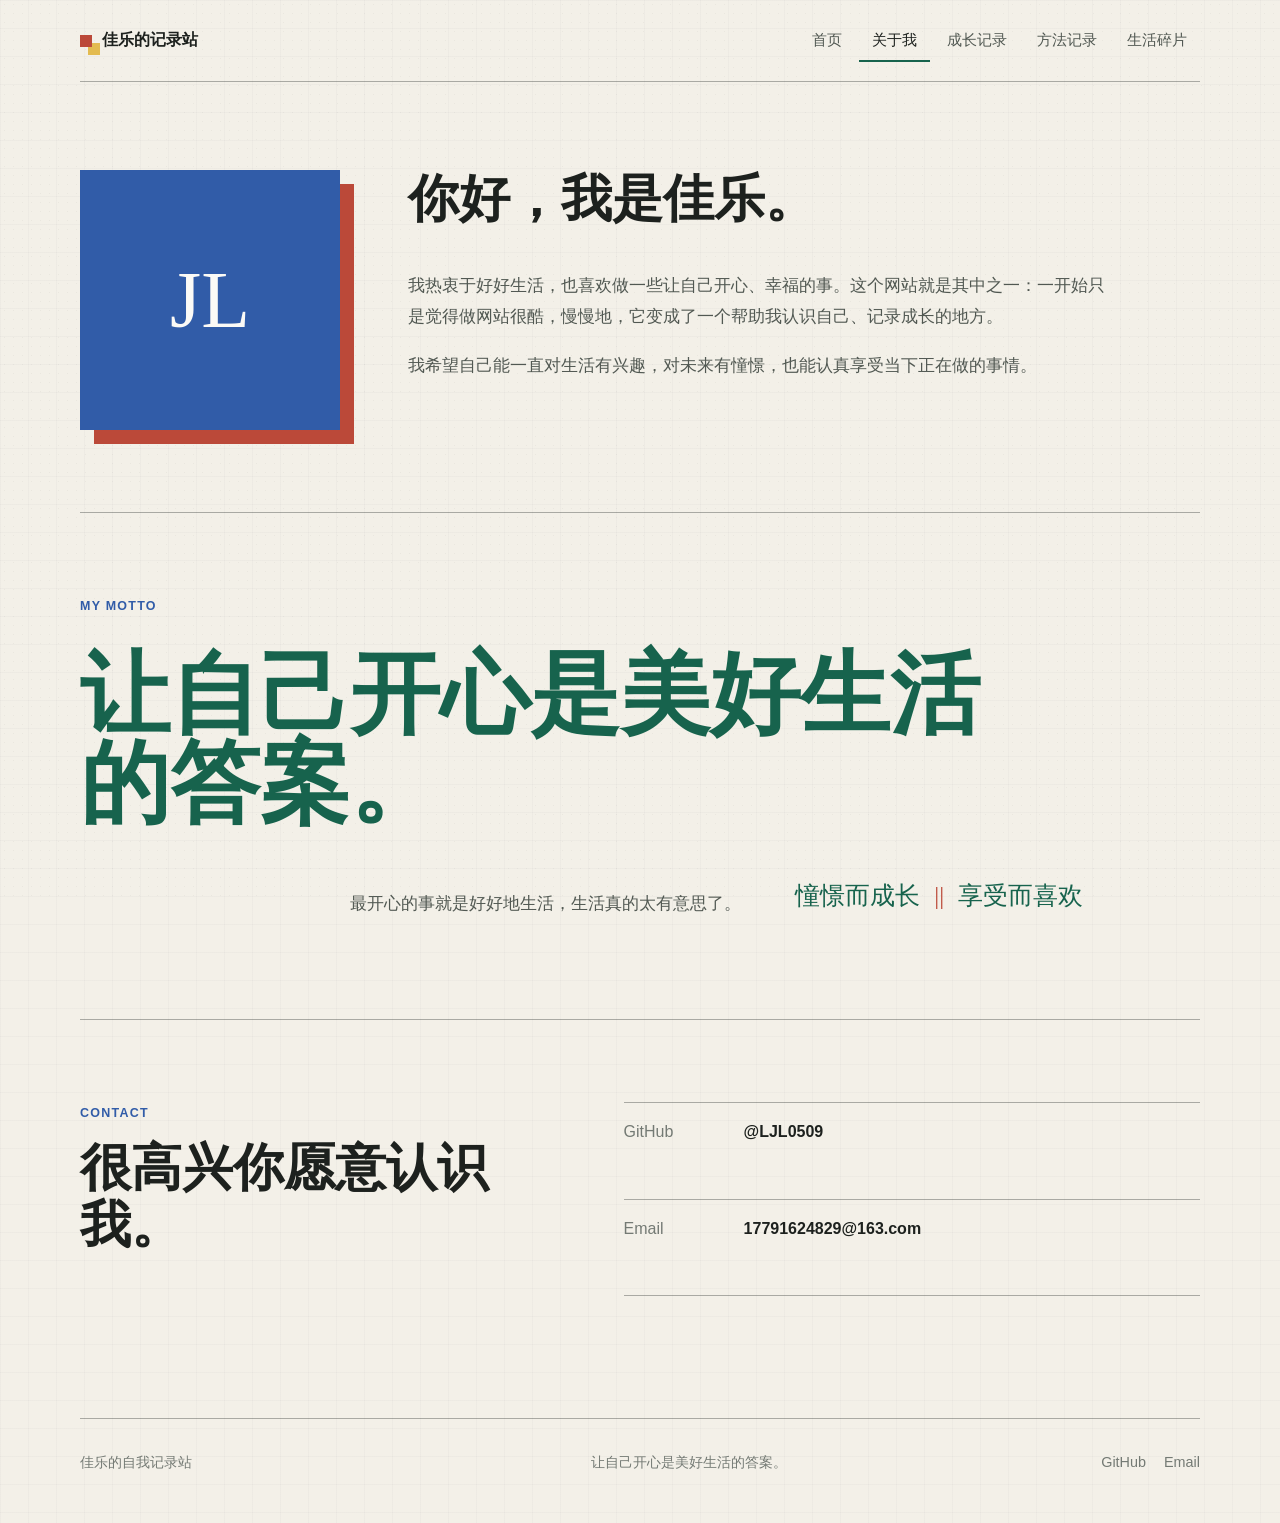
==== about.html @ ff76540a "建站更新 html、css、js、未来更新的提示" ====
﻿<!DOCTYPE html>
<html lang="zh-CN">
<head>
  <meta charset="UTF-8">
  <meta name="viewport" content="width=device-width, initial-scale=1.0">
  <meta name="description" content="关于佳乐，以及这个个人记录站为什么存在。">
  <title>关于我 | 佳乐的记录站</title>
  <link rel="stylesheet" href="css/styles.css">
</head>
<body data-page="about">
  <div class="grain" aria-hidden="true"></div>
  <div id="siteHeader"></div>

  <main class="shell page-main">
    <section class="about-profile section-rule first-section" data-reveal>
      <div class="identity-mark" aria-hidden="true">JL</div>
      <div class="about-copy">
        <h2>你好，我是佳乐。</h2>
        <p>我热衷于好好生活，也喜欢做一些让自己开心、幸福的事。这个网站就是其中之一：一开始只是觉得做网站很酷，慢慢地，它变成了一个帮助我认识自己、记录成长的地方。</p>
        <p>我希望自己能一直对生活有兴趣，对未来有憧憬，也能认真享受当下正在做的事情。</p>
      </div>
    </section>

    <section class="motto-section section-rule" data-reveal>
      <p class="eyebrow">My motto</p>
      <blockquote>让自己开心是美好生活的答案。</blockquote>
      <div class="motto-explain motto-lines">
        <p>最开心的事就是好好地生活，生活真的太有意思了。</p>
        <p>憧憬而成长 <span aria-hidden="true">||</span> 享受而喜欢</p>
      </div>
    </section>

    <section class="contact-section section-rule" data-reveal>
      <div>
        <p class="eyebrow">Contact</p>
        <h2>很高兴你愿意认识我。</h2>
      </div>
      <div class="contact-links">
        <a href="https://github.com/LJL0509" target="_blank" rel="noreferrer"><span>GitHub</span><strong>@LJL0509</strong></a>
        <a href="mailto:17791624829@163.com"><span>Email</span><strong>17791624829@163.com</strong></a>
      </div>
    </section>
  </main>

  <div id="siteFooter"></div>
  <script src="js/site.js"></script>
</body>
</html>
---- css/styles.css ----
:root {
  --paper: #f3f0e8;
  --paper-deep: #e5e0d4;
  --paper-light: #fbfaf6;
  --ink: #1d211e;
  --ink-soft: #515852;
  --ink-faint: #747a74;
  --line: rgba(29, 33, 30, 0.16);
  --line-strong: rgba(29, 33, 30, 0.34);
  --green: #17634d;
  --red: #bb4939;
  --blue: #315ca8;
  --yellow: #e3bb50;
  --shadow: 0 22px 52px rgba(29, 33, 30, 0.09);
}

* { box-sizing: border-box; }
html { scroll-behavior: smooth; }
body {
  margin: 0;
  color: var(--ink);
  background:
    linear-gradient(rgba(29, 33, 30, 0.025) 1px, transparent 1px),
    linear-gradient(90deg, rgba(29, 33, 30, 0.025) 1px, transparent 1px),
    var(--paper);
  background-size: 28px 28px;
  font-family: "Aptos", "Segoe UI", "PingFang SC", "Microsoft YaHei", sans-serif;
}
a { color: inherit; text-decoration: none; }
img { display: block; max-width: 100%; }
button { font: inherit; }
.grain {
  position: fixed;
  inset: 0;
  z-index: -1;
  pointer-events: none;
  opacity: 0.16;
  background-image: radial-gradient(rgba(29, 33, 30, 0.25) 0.55px, transparent 0.55px);
  background-size: 9px 9px;
}
.shell {
  width: min(1120px, calc(100% - 40px));
  margin-inline: auto;
}
.site-header {
  position: relative;
  z-index: 20;
  display: flex;
  align-items: center;
  justify-content: space-between;
  gap: 28px;
  min-height: 82px;
  border-bottom: 1px solid var(--line-strong);
}
.wordmark {
  display: inline-flex;
  align-items: center;
  gap: 10px;
  font-family: "Palatino Linotype", "STSong", serif;
  font-weight: 700;
}
.wordmark-dot {
  width: 12px;
  height: 12px;
  background: var(--red);
  box-shadow: 8px 8px 0 var(--yellow);
}
.main-nav {
  display: flex;
  align-items: center;
  gap: 4px;
}
.main-nav a {
  min-height: 42px;
  padding: 11px 13px 9px;
  color: var(--ink-soft);
  border-bottom: 2px solid transparent;
  font-size: 0.94rem;
}
.main-nav a:hover,
.main-nav a.is-current {
  color: var(--ink);
  border-color: var(--green);
}
.eyebrow {
  margin: 0 0 14px;
  color: var(--blue);
  font-size: 0.78rem;
  font-weight: 700;
  text-transform: uppercase;
  letter-spacing: 0.1em;
}
 h1, h2, h3, blockquote { font-family: "Palatino Linotype", "Book Antiqua", "STSong", serif; font-weight: 700; letter-spacing: 0; }
 h1, h2, h3, p, blockquote { margin-top: 0; }
h2 { font-size: clamp(2rem, 4vw, 3.35rem); line-height: 1.12; }
h3 { font-size: 1.45rem; }
p { line-height: 1.82; }
.section-rule { padding-block: 82px; border-top: 1px solid var(--line-strong); }
.first-section {
  border-top: 0;
  padding-top: 88px;
}
.home-hero {
  display: grid;
  grid-template-columns: minmax(0, 1.15fr) minmax(360px, 0.85fr);
  gap: 64px;
  align-items: center;
  min-height: calc(100vh - 82px);
  padding-block: 64px;
}
.home-hero-simple {
  grid-template-columns: 1fr;
  min-height: clamp(420px, 58vh, 600px);
  align-items: end;
  padding-block: 56px 68px;
}
.home-hero-simple .home-hero-copy {
  max-width: 860px;
}
.home-hero-copy h1,
.page-intro h1 {
  margin-bottom: 28px;
  font-size: clamp(3.8rem, 8vw, 7.2rem);
  line-height: 0.92;
}
.home-hero-copy h1 span { color: var(--green); }
.hero-summary { max-width: 600px; color: var(--ink-soft); font-size: 1.1rem; }
.home-hero-simple .hero-summary {
  max-width: 720px;
  font-size: 1.16rem;
}
.hero-actions { display: flex; flex-wrap: wrap; align-items: center; gap: 22px; margin-top: 34px; }
.primary-link {
  display: inline-flex; align-items: center; justify-content: center;
  min-height: 48px; padding: 12px 18px; color: var(--paper-light);
  background: var(--ink); border: 1px solid var(--ink); border-radius: 3px;
  transition: transform 180ms ease, background 180ms ease;
}
.primary-link:hover { transform: translateY(-2px); background: var(--green); }
.text-link {
  display: inline-flex; align-items: center; gap: 9px; min-height: 44px;
  color: var(--green); border-bottom: 1px solid currentColor;
}
.motto-poster {
  position: relative; padding: 38px; overflow: hidden; color: var(--paper-light);
  background: var(--green); box-shadow: 16px 16px 0 var(--yellow);
}
.motto-poster::after {
  content: ""; position: absolute; right: -45px; top: -45px; width: 140px; height: 140px;
  border: 30px solid rgba(255, 255, 255, 0.1); border-radius: 50%;
}
.poster-kicker { font-size: 0.78rem; text-transform: uppercase; letter-spacing: 0.1em; }
.motto-poster blockquote { margin: 54px 0 30px; font-size: clamp(2.8rem, 5vw, 4.5rem); line-height: 1.02; }
.motto-poster p { color: rgba(255, 255, 255, 0.82); }
.poster-tags { display: flex; flex-wrap: wrap; gap: 10px; margin-top: 32px; }
.poster-tags span { padding: 7px 10px; border: 1px solid rgba(255, 255, 255, 0.32); font-size: 0.88rem; }
.home-about,
.two-column-section,
.contact-section,
.update-note { display: grid; grid-template-columns: minmax(0, 0.9fr) minmax(340px, 1.1fr); gap: 72px; }
.home-about h2,
.section-heading h2,
.now-line h2 { margin-bottom: 0; }
.prose-lead { align-self: end; }
.prose-lead p { color: var(--ink-soft); font-size: 1.12rem; }
.section-heading { margin-bottom: 36px; }
.path-grid { border-top: 1px solid var(--line-strong); }
.path-item {
  display: grid; grid-template-columns: 72px minmax(0, 1fr) auto; gap: 28px; align-items: center;
  padding: 28px 12px; border-bottom: 1px solid var(--line-strong);
  transition: padding 180ms ease, background 180ms ease;
}
.path-item:hover { padding-inline: 22px; background: rgba(255, 255, 255, 0.42); }
.path-number,
.path-label { color: var(--ink-faint); font-size: 0.8rem; }
.path-item h3,
.path-item p { margin-bottom: 4px; }
.path-item div > p:last-child { color: var(--ink-soft); }
.path-arrow { color: var(--red); font-size: 1.5rem; }
.now-line { display: grid; grid-template-columns: minmax(0, 1fr) auto auto; gap: 28px; align-items: center; }
.now-line p { margin: 0; color: var(--ink-soft); }
.page-main { padding-bottom: 40px; }
.page-intro { position: relative; max-width: 960px; min-height: 400px; padding-block: 100px 70px; }
.page-intro h1 { max-width: 900px; }
.page-intro > p:last-child { max-width: 660px; color: var(--ink-soft); font-size: 1.12rem; }
.page-index { position: absolute; top: 88px; right: 0; color: var(--red); font-family: "Palatino Linotype", serif; font-size: 5.2rem; }
.about-profile { display: grid; grid-template-columns: 260px minmax(0, 1fr); gap: 68px; align-items: start; }
.identity-mark {
  display: grid; place-items: center; aspect-ratio: 1; color: var(--paper-light);
  background: var(--blue); font-family: "Palatino Linotype", serif; font-size: 5rem; box-shadow: 14px 14px 0 var(--red);
}
.about-copy { max-width: 700px; }
.about-copy p,
.motto-explain p { color: var(--ink-soft); font-size: 1.08rem; }
.statement-list { border-top: 1px solid var(--line-strong); }
.statement-list article { display: grid; grid-template-columns: 44px minmax(180px, 0.6fr) minmax(0, 1fr); gap: 20px; padding: 24px 0; border-bottom: 1px solid var(--line-strong); }
.statement-list article > span { color: var(--red); }
.statement-list h3,
.statement-list p { margin-bottom: 0; }
.statement-list p { color: var(--ink-soft); }
.motto-section blockquote { max-width: 900px; margin: 32px 0 50px; color: var(--green); font-size: clamp(3.2rem, 7vw, 6.5rem); line-height: 1; }
.motto-explain { display: grid; grid-template-columns: repeat(2, minmax(0, 1fr)); gap: 40px; max-width: 850px; margin-left: auto; }
.motto-lines {
  align-items: end;
}
.motto-lines p:last-child {
  color: var(--green);
  font-family: "Palatino Linotype", "Book Antiqua", "STSong", serif;
  font-size: 1.55rem;
  line-height: 1.35;
}
.motto-lines span {
  color: var(--red);
  padding-inline: 8px;
}
.contact-links { display: grid; border-top: 1px solid var(--line-strong); }
.contact-links a { display: grid; grid-template-columns: 100px minmax(0, 1fr); gap: 20px; padding: 20px 0; border-bottom: 1px solid var(--line-strong); }
.contact-links span { color: var(--ink-faint); }
.effort-list { padding-top: 0; }
.effort-entry { display: grid; grid-template-columns: 190px minmax(0, 1fr); gap: 54px; padding-block: 56px; border-bottom: 1px solid var(--line-strong); }
.effort-side { display: flex; flex-direction: column; justify-content: space-between; min-height: 170px; }
.effort-side span { color: var(--red); font-size: 2.5rem; }
.effort-side p { margin: 0; color: var(--ink-faint); }
.effort-main { max-width: 750px; }
.effort-main h2,
.result-copy h2 { margin-bottom: 20px; }
.effort-main > p:not(.eyebrow),
.result-copy > p:not(.eyebrow),
.empty-result > p:not(.eyebrow) { color: var(--ink-soft); font-size: 1.06rem; }
.plain-list { margin: 26px 0 0; padding: 0; list-style: none; border-top: 1px solid var(--line); }
.plain-list li { padding: 12px 0; border-bottom: 1px solid var(--line); }
.honest-note { margin-top: 24px; padding: 14px 16px; color: var(--ink) !important; background: rgba(227, 187, 80, 0.22); border-left: 3px solid var(--yellow); font-size: 0.95rem !important; }
.method-grid { display: grid; grid-template-columns: repeat(4, minmax(0, 1fr)); gap: 1px; margin: 36px 0 0; padding: 1px; list-style: none; background: var(--line-strong); }
.method-grid li { min-height: 230px; padding: 22px; background: var(--paper); }
.method-grid span,
.method-grid strong { display: block; }
.method-grid span { margin-bottom: 34px; color: var(--red); }
.method-grid strong { margin-bottom: 10px; }
.method-grid p { color: var(--ink-soft); }
.result-feature { display: grid; grid-template-columns: minmax(320px, 0.8fr) minmax(0, 1.2fr); gap: 70px; align-items: center; }
.result-visual { position: relative; display: flex; flex-direction: column; justify-content: space-between; min-height: 420px; padding: 30px; color: var(--paper-light); overflow: hidden; }
.result-visual::after { content: ""; position: absolute; width: 220px; height: 220px; right: -55px; top: -55px; border: 36px solid rgba(255, 255, 255, 0.12); border-radius: 50%; }
.result-visual-site { background: var(--blue); box-shadow: 14px 14px 0 var(--yellow); }
.result-visual-method { color: var(--ink); background: var(--yellow); box-shadow: 14px 14px 0 var(--green); }
.result-visual-research { background: var(--red); box-shadow: 14px 14px 0 var(--blue); }
.result-visual strong {
  max-width: 100%;
  font-family: "Palatino Linotype", serif;
  font-size: clamp(2.15rem, 4vw, 3.2rem);
  line-height: 0.96;
  overflow-wrap: anywhere;
}
.result-facts { margin: 28px 0; border-top: 1px solid var(--line-strong); }
.result-facts div { display: grid; grid-template-columns: 125px minmax(0, 1fr); gap: 20px; padding: 14px 0; border-bottom: 1px solid var(--line-strong); }
.result-facts dt { color: var(--ink-faint); }
.result-facts dd { margin: 0; }
.empty-result { max-width: 760px; }
.empty-result .primary-link { margin-top: 20px; }
.fragment-grid { display: grid; grid-template-columns: repeat(2, minmax(0, 1fr)); gap: 18px; }
.tag-cloud-section {
  display: flex;
  align-items: center;
  gap: 28px;
  padding-block: 54px;
}
.tag-cloud-section .eyebrow {
  margin: 0;
  flex: 0 0 auto;
}
.tag-cloud {
  display: flex;
  flex-wrap: wrap;
  gap: 14px;
  align-items: center;
}
.tag-cloud span {
  display: inline-flex;
  align-items: center;
  justify-content: center;
  min-height: 46px;
  height: 46px;
  padding: 0 18px;
  border: 1px solid var(--line-strong);
  color: var(--ink);
  background: rgba(255, 255, 255, 0.42);
  font-family: "Microsoft YaHei", "PingFang SC", "Segoe UI", sans-serif;
  font-size: 1.08rem;
  line-height: 1;
}
.tag-cloud span i {
  display: block;
  font-style: normal;
  line-height: 1;
}
.tag-cloud span:nth-child(2n) {
  color: var(--paper-light);
  background: var(--green);
  border-color: var(--green);
}
.tag-cloud span:nth-child(3n) {
  background: rgba(227, 187, 80, 0.55);
}
.fragment-card { min-height: 320px; padding: 30px; background: rgba(255, 255, 255, 0.46); border: 1px solid var(--line-strong); }
.fragment-card > span { display: block; margin-bottom: 54px; color: var(--ink-faint); font-size: 0.8rem; }
.fragment-card h2 { font-size: clamp(1.8rem, 3vw, 2.8rem); }
.fragment-card p { color: var(--ink-soft); }
.fragment-card-quote { color: var(--paper-light); background: var(--green); border-color: var(--green); }
.fragment-card-quote > span { color: rgba(255, 255, 255, 0.7); }
.fragment-card blockquote { margin-bottom: 0; font-size: clamp(2.2rem, 4vw, 4rem); line-height: 1.15; }
.fragment-card-accent { background: rgba(227, 187, 80, 0.58); }
.fragment-card-wide { grid-column: 1 / -1; min-height: 280px; color: var(--paper-light); background: var(--blue); border-color: var(--blue); }
.fragment-card-wide > span { color: rgba(255, 255, 255, 0.7); }
.fragment-card-wide h2 { max-width: 900px; }
.fragment-card-photo {
  color: var(--ink);
  background: rgba(255, 255, 255, 0.5);
  border-color: var(--line-strong);
}
.fragment-card-photo > span {
  color: var(--red);
}
.fragment-card-photo h2 {
  max-width: 760px;
}
.photo-strip {
  display: grid;
  grid-template-columns: 0.8fr 1.25fr 0.8fr;
  gap: 14px;
  margin-top: 28px;
}
.photo-strip img {
  width: 100%;
  height: 360px;
  object-fit: cover;
  border: 1px solid var(--line-strong);
  background: var(--paper-deep);
}
.photo-strip img:first-child,
.photo-strip img:last-child {
  height: 430px;
}
.photo-docs {
  grid-template-columns: repeat(3, minmax(0, 1fr));
  align-items: start;
}
.photo-docs img,
.photo-docs img:first-child,
.photo-docs img:last-child {
  height: 360px;
  object-fit: contain;
  background: rgba(255, 255, 255, 0.72);
}
.photo-grid-four {
  display: grid;
  grid-template-columns: repeat(4, minmax(0, 1fr));
  gap: 14px;
  margin-top: 28px;
}
.photo-grid-four img {
  width: 100%;
  height: 320px;
  object-fit: cover;
  border: 1px solid var(--line-strong);
  background: var(--paper-deep);
}
.photo-grid-four img:nth-child(2),
.photo-grid-four img:nth-child(4) {
  grid-column: span 2;
}
.photo-pair {
  display: grid;
  grid-template-columns: repeat(2, minmax(0, 1fr));
  gap: 14px;
  margin-top: 28px;
}
.photo-pair img {
  width: 100%;
  height: 390px;
  object-fit: cover;
  border: 1px solid var(--line-strong);
  background: var(--paper-deep);
}
.update-note ol { margin: 0; padding: 0; list-style: none; border-top: 1px solid var(--line-strong); }
.update-note li { display: grid; grid-template-columns: 46px 1fr; gap: 16px; padding: 18px 0; border-bottom: 1px solid var(--line-strong); }
.update-note li span { color: var(--red); }
.site-footer { display: grid; grid-template-columns: 1fr 1fr auto; gap: 24px; align-items: center; padding-block: 30px 48px; border-top: 1px solid var(--line-strong); color: var(--ink-faint); font-size: 0.9rem; }
.site-footer p { margin: 0; }
.footer-links { display: flex; gap: 18px; }
.footer-links a:hover { color: var(--green); }
.primary-link:focus-visible,
.text-link:focus-visible,
.main-nav a:focus-visible,
.path-item:focus-visible,
.contact-links a:focus-visible,
.footer-links a:focus-visible { outline: 2px solid var(--blue); outline-offset: 4px; }
.js-ready [data-reveal] { opacity: 0; transform: translateY(22px); transition: opacity 520ms ease, transform 520ms ease; }
.js-ready [data-reveal].revealed { opacity: 1; transform: translateY(0); }
@media (prefers-reduced-motion: reduce) {
  *, *::before, *::after { scroll-behavior: auto !important; transition-duration: 0.01ms !important; }
}
@media (max-width: 900px) {
  .home-hero,
  .home-about,
  .two-column-section,
  .contact-section,
  .update-note,
  .about-profile,
  .result-feature { grid-template-columns: 1fr; }
  .home-hero { min-height: auto; }
  .motto-poster { max-width: 620px; }
  .now-line { grid-template-columns: 1fr; }
  .identity-mark { max-width: 240px; }
  .method-grid { grid-template-columns: repeat(2, minmax(0, 1fr)); }
  .site-footer { grid-template-columns: 1fr auto; }
  .site-footer > p:nth-child(2) { display: none; }
}
@media (max-width: 680px) {
  .shell { width: min(100% - 24px, 1120px); }
  .site-header { display: block; padding-block: 17px 10px; }
  .wordmark { margin-bottom: 11px; }
  .main-nav { overflow-x: auto; padding-bottom: 2px; scrollbar-width: none; }
  .main-nav::-webkit-scrollbar { display: none; }
  .main-nav a { flex: 0 0 auto; padding-inline: 9px; }
  .home-hero { gap: 44px; padding-block: 54px 64px; }
  .home-hero-copy h1,
  .page-intro h1 { font-size: 3.7rem; }
  .motto-poster { padding: 28px; box-shadow: 9px 9px 0 var(--yellow); }
  .section-rule { padding-block: 58px; }
  .path-item { grid-template-columns: 36px minmax(0, 1fr) auto; gap: 12px; padding-inline: 0; }
  .page-intro { min-height: 470px; padding-block: 72px 48px; }
  .page-index { top: 68px; right: 4px; font-size: 3.2rem; opacity: 0.45; }
  .statement-list article { grid-template-columns: 34px minmax(0, 1fr); }
  .statement-list article p { grid-column: 2; }
  .motto-explain,
  .fragment-grid,
  .method-grid { grid-template-columns: 1fr; }
  .tag-cloud-section { display: block; padding-block: 44px; }
  .tag-cloud-section .eyebrow { margin-bottom: 14px; }
  .effort-entry { grid-template-columns: 1fr; gap: 24px; }
  .effort-side { min-height: auto; flex-direction: row; align-items: baseline; }
  .effort-side span { font-size: 2rem; }
  .result-visual { min-height: 330px; }
  .result-facts div,
  .contact-links a { grid-template-columns: 1fr; gap: 5px; }
  .fragment-card-wide { grid-column: auto; }
  .photo-strip { grid-template-columns: 1fr; }
  .photo-grid-four { grid-template-columns: 1fr; }
  .photo-pair { grid-template-columns: 1fr; }
  .photo-strip img,
  .photo-strip img:first-child,
  .photo-strip img:last-child,
  .photo-grid-four img,
  .photo-pair img { height: auto; max-height: none; }
  .site-footer { grid-template-columns: 1fr; }
}
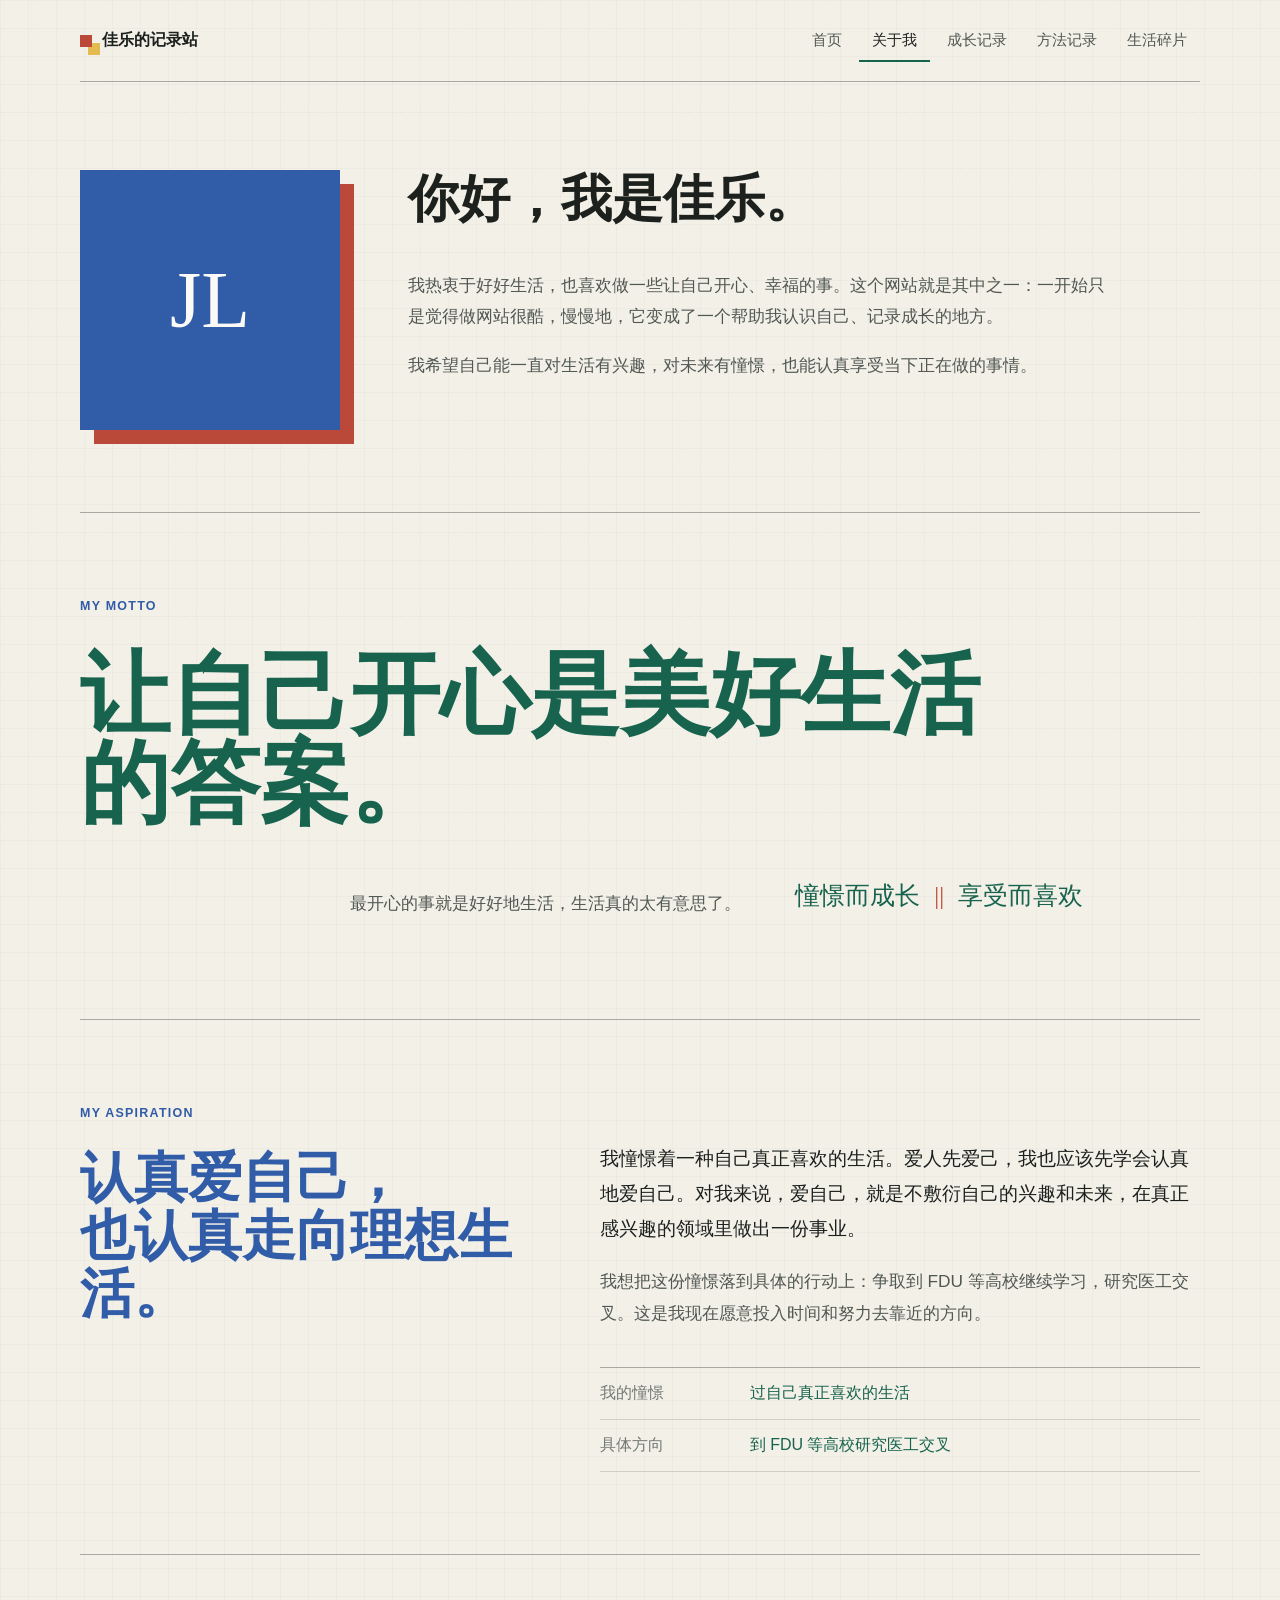
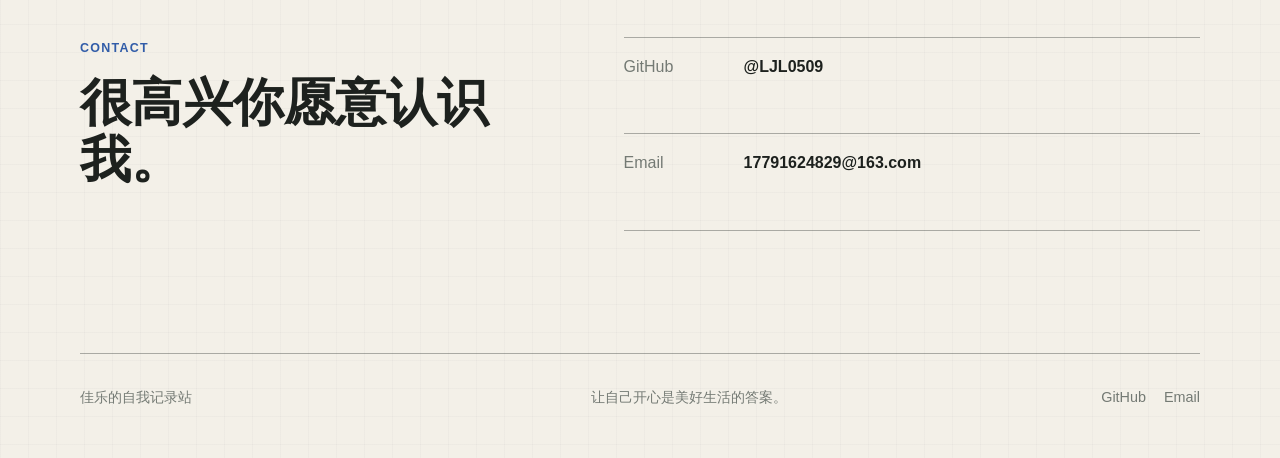
==== commit f8a8bb74: "Add aspiration section, photos, and styles Add a new “My aspiration” section to about.html (Chinese " ====
--- a/about.html
+++ b/about.html
@@ -30,6 +30,21 @@
       </div>
     </section>
 
+    <section class="aspiration-section section-rule" data-reveal>
+      <div class="aspiration-heading">
+        <p class="eyebrow">My aspiration</p>
+        <h2>认真爱自己，<br>也认真走向理想生活。</h2>
+      </div>
+      <div class="aspiration-copy">
+        <p>我憧憬着一种自己真正喜欢的生活。爱人先爱己，我也应该先学会认真地爱自己。对我来说，爱自己，就是不敷衍自己的兴趣和未来，在真正感兴趣的领域里做出一份事业。</p>
+        <p>我想把这份憧憬落到具体的行动上：争取到 FDU 等高校继续学习，研究医工交叉。这是我现在愿意投入时间和努力去靠近的方向。</p>
+        <dl class="aspiration-details">
+          <div><dt>我的憧憬</dt><dd>过自己真正喜欢的生活</dd></div>
+          <div><dt>具体方向</dt><dd>到 FDU 等高校研究医工交叉</dd></div>
+        </dl>
+      </div>
+    </section>
+
     <section class="contact-section section-rule" data-reveal>
       <div>
         <p class="eyebrow">Contact</p>
--- a/css/styles.css
+++ b/css/styles.css
@@ -213,6 +213,44 @@
   color: var(--red);
   padding-inline: 8px;
 }
+.aspiration-section {
+  display: grid;
+  grid-template-columns: minmax(280px, 0.85fr) minmax(0, 1.15fr);
+  gap: 76px;
+  align-items: start;
+}
+.aspiration-heading h2 {
+  max-width: 520px;
+  margin: 24px 0 0;
+  color: var(--blue);
+  font-size: clamp(2.35rem, 4.2vw, 4rem);
+  line-height: 1.08;
+}
+.aspiration-copy {
+  max-width: 650px;
+  padding-top: 40px;
+}
+.aspiration-copy > p {
+  color: var(--ink-soft);
+  font-size: 1.08rem;
+}
+.aspiration-copy > p:first-child {
+  color: var(--ink);
+  font-size: 1.2rem;
+}
+.aspiration-details {
+  margin: 38px 0 0;
+  border-top: 1px solid var(--line-strong);
+}
+.aspiration-details div {
+  display: grid;
+  grid-template-columns: 130px minmax(0, 1fr);
+  gap: 20px;
+  padding: 15px 0;
+  border-bottom: 1px solid var(--line);
+}
+.aspiration-details dt { color: var(--ink-faint); }
+.aspiration-details dd { margin: 0; color: var(--green); }
 .contact-links { display: grid; border-top: 1px solid var(--line-strong); }
 .contact-links a { display: grid; grid-template-columns: 100px minmax(0, 1fr); gap: 20px; padding: 20px 0; border-bottom: 1px solid var(--line-strong); }
 .contact-links span { color: var(--ink-faint); }
@@ -367,6 +405,27 @@
 .photo-grid-four img:nth-child(4) {
   grid-column: span 2;
 }
+.photo-travel-grid {
+  display: grid;
+  grid-template-columns: repeat(12, minmax(0, 1fr));
+  grid-template-rows: repeat(2, 235px);
+  gap: 14px;
+  margin-top: 28px;
+}
+.photo-travel-grid img {
+  width: 100%;
+  height: 100%;
+  object-fit: cover;
+  border: 1px solid var(--line-strong);
+  background: var(--paper-deep);
+}
+.photo-travel-grid img:first-child {
+  grid-column: span 4;
+  grid-row: span 2;
+}
+.photo-travel-grid img:nth-child(2) { grid-column: span 8; }
+.photo-travel-grid img:nth-child(3),
+.photo-travel-grid img:nth-child(4) { grid-column: span 4; }
 .photo-pair {
   display: grid;
   grid-template-columns: repeat(2, minmax(0, 1fr));
@@ -380,6 +439,12 @@
   border: 1px solid var(--line-strong);
   background: var(--paper-deep);
 }
+.photo-pair-tavern {
+  grid-template-columns: minmax(0, 1.5fr) minmax(260px, 0.7fr);
+  background: #17130f;
+}
+.photo-pair-tavern img { height: 480px; }
+.photo-pair-tavern img:last-child { object-fit: contain; }
 .update-note ol { margin: 0; padding: 0; list-style: none; border-top: 1px solid var(--line-strong); }
 .update-note li { display: grid; grid-template-columns: 46px 1fr; gap: 16px; padding: 18px 0; border-bottom: 1px solid var(--line-strong); }
 .update-note li span { color: var(--red); }
@@ -405,6 +470,7 @@
   .contact-section,
   .update-note,
   .about-profile,
+  .aspiration-section,
   .result-feature { grid-template-columns: 1fr; }
   .home-hero { min-height: auto; }
   .motto-poster { max-width: 620px; }
@@ -434,6 +500,9 @@
   .motto-explain,
   .fragment-grid,
   .method-grid { grid-template-columns: 1fr; }
+  .aspiration-section { gap: 22px; }
+  .aspiration-copy { padding-top: 0; }
+  .aspiration-details div { grid-template-columns: 1fr; gap: 5px; }
   .tag-cloud-section { display: block; padding-block: 44px; }
   .tag-cloud-section .eyebrow { margin-bottom: 14px; }
   .effort-entry { grid-template-columns: 1fr; gap: 24px; }
@@ -445,6 +514,12 @@
   .fragment-card-wide { grid-column: auto; }
   .photo-strip { grid-template-columns: 1fr; }
   .photo-grid-four { grid-template-columns: 1fr; }
+  .photo-travel-grid { grid-template-columns: 1fr; grid-template-rows: none; }
+  .photo-travel-grid img,
+  .photo-travel-grid img:first-child,
+  .photo-travel-grid img:nth-child(2),
+  .photo-travel-grid img:nth-child(3),
+  .photo-travel-grid img:nth-child(4) { grid-column: auto; grid-row: auto; height: auto; }
   .photo-pair { grid-template-columns: 1fr; }
   .photo-strip img,
   .photo-strip img:first-child,
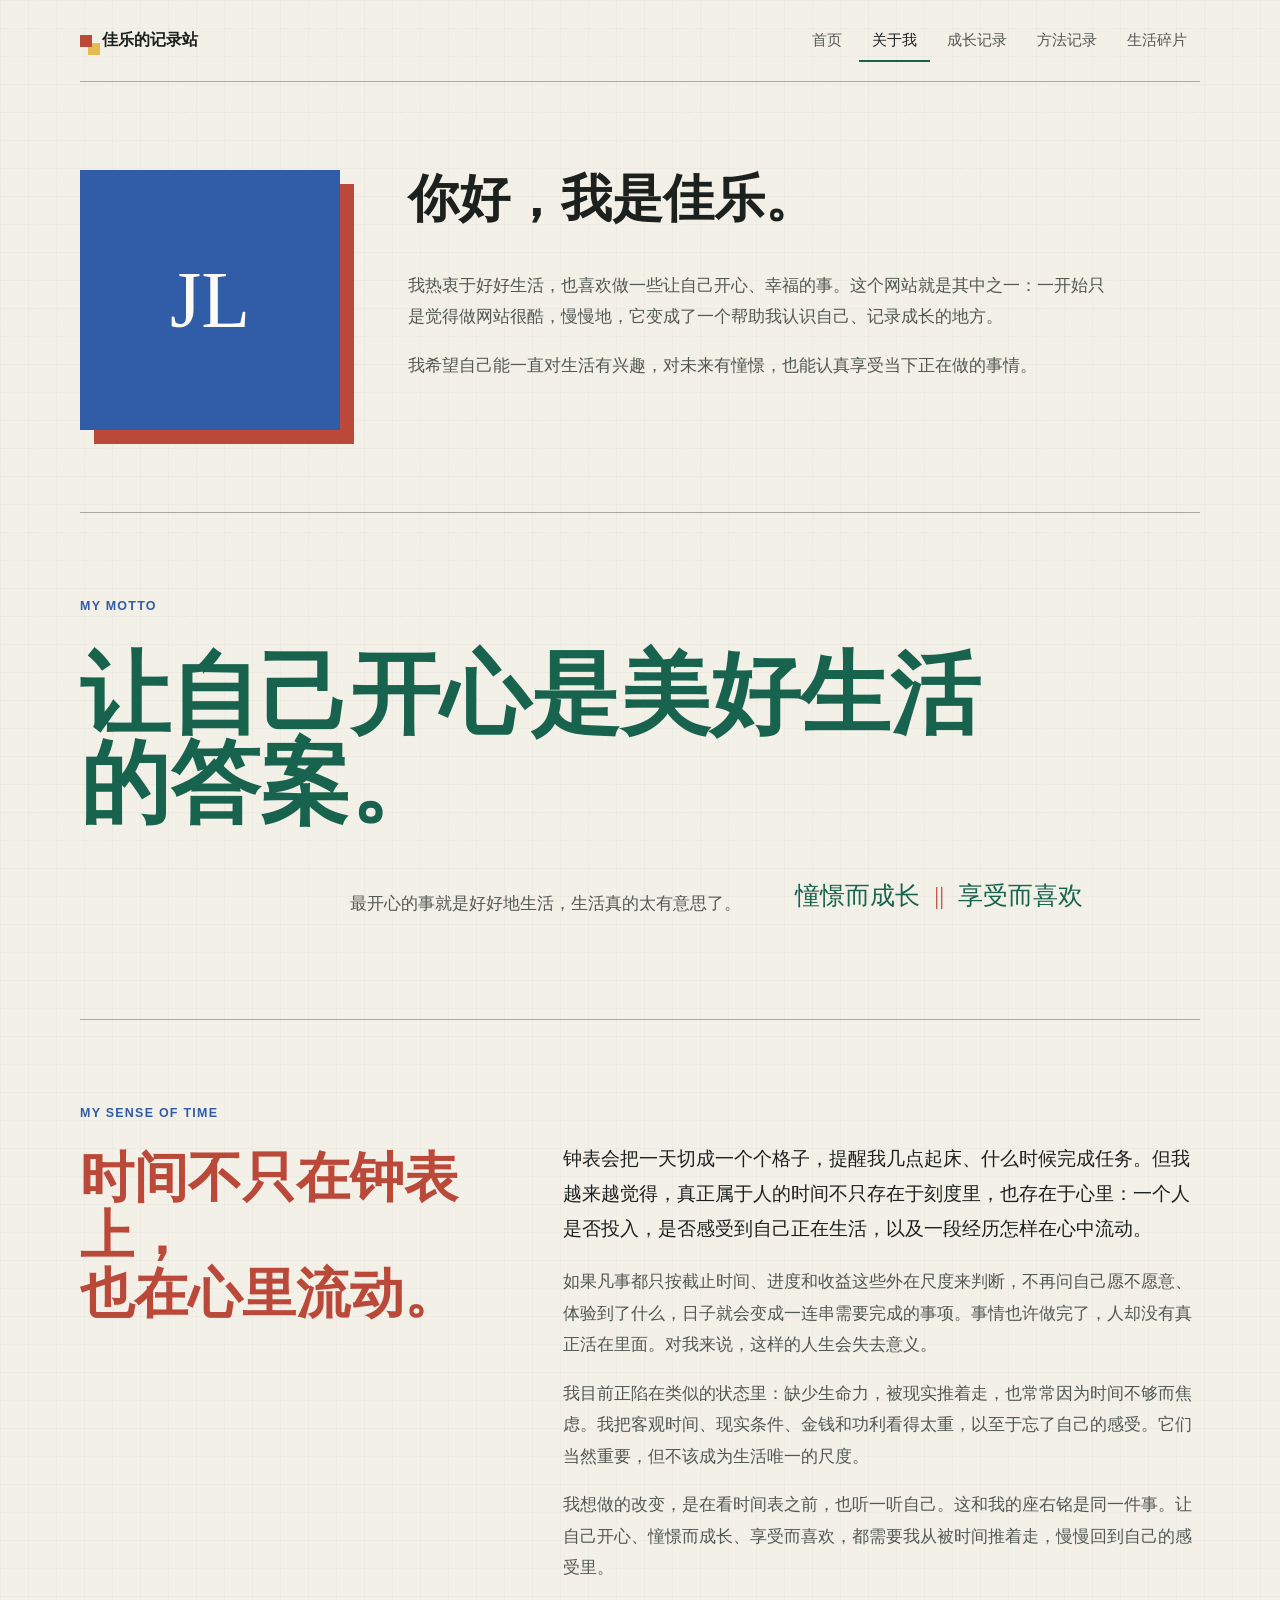
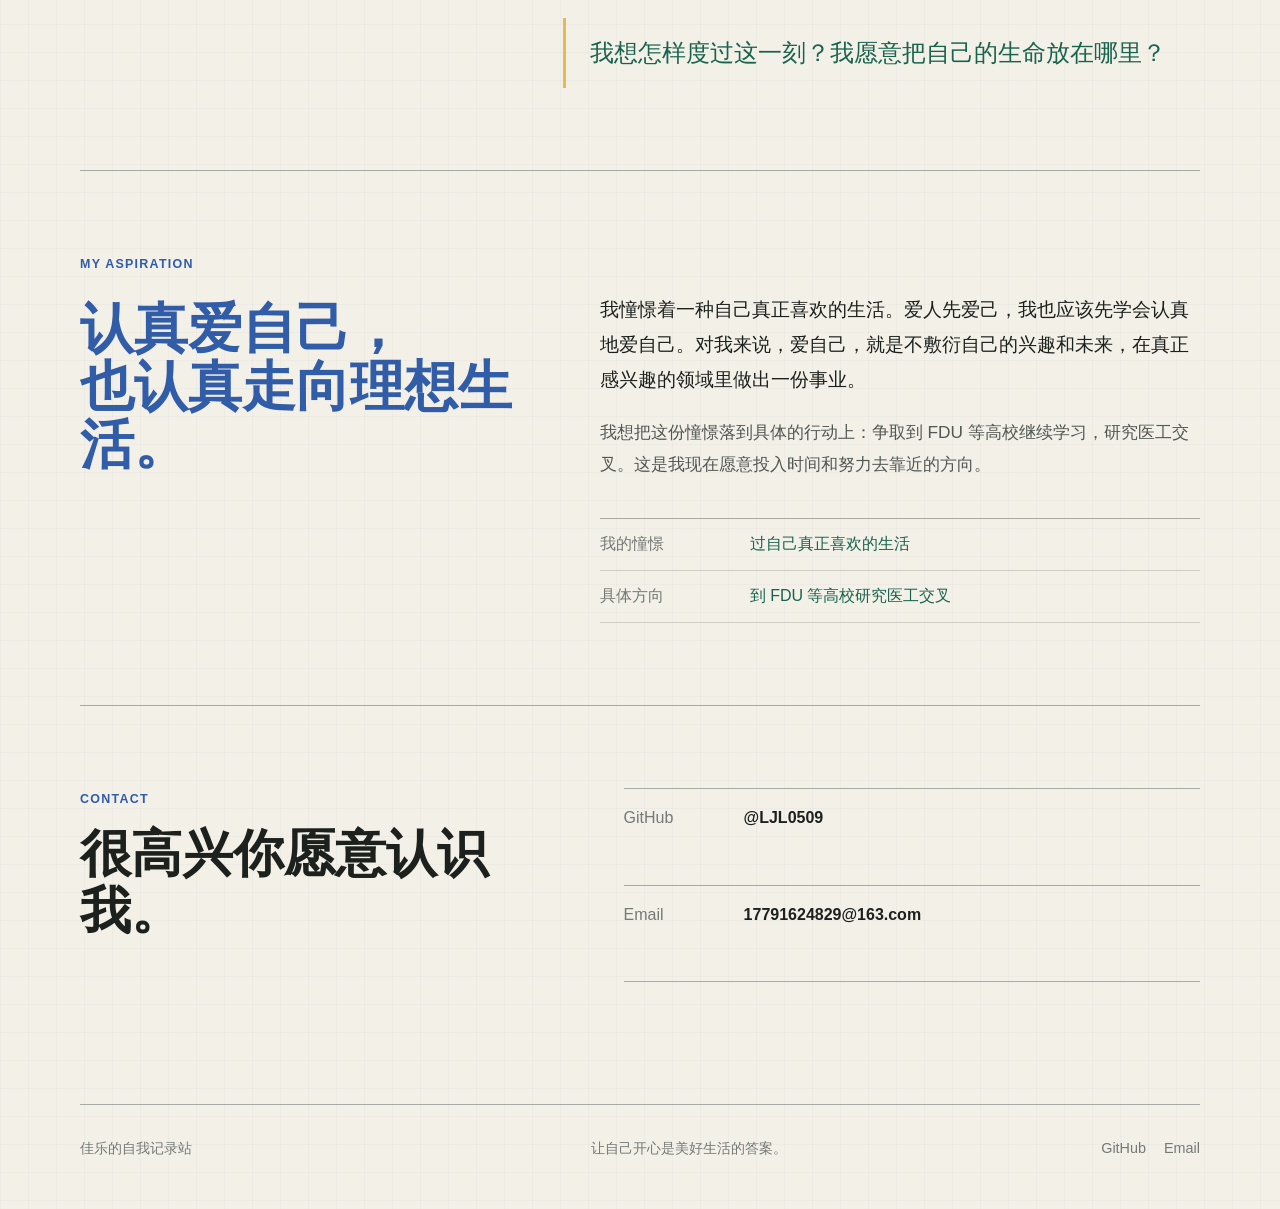
==== commit 38229a35: "Add 'My sense of time' section and styles Introduce a new "time-view" section to about.html containi" ====
--- a/about.html
+++ b/about.html
@@ -27,6 +27,20 @@
       <div class="motto-explain motto-lines">
         <p>最开心的事就是好好地生活，生活真的太有意思了。</p>
         <p>憧憬而成长 <span aria-hidden="true">||</span> 享受而喜欢</p>
+      </div>
+    </section>
+
+    <section class="time-view-section section-rule" data-reveal>
+      <div class="time-view-heading">
+        <p class="eyebrow">My sense of time</p>
+        <h2>时间不只在钟表上，<br>也在心里流动。</h2>
+      </div>
+      <div class="time-view-copy">
+        <p class="time-view-lead">钟表会把一天切成一个个格子，提醒我几点起床、什么时候完成任务。但我越来越觉得，真正属于人的时间不只存在于刻度里，也存在于心里：一个人是否投入，是否感受到自己正在生活，以及一段经历怎样在心中流动。</p>
+        <p>如果凡事都只按截止时间、进度和收益这些外在尺度来判断，不再问自己愿不愿意、体验到了什么，日子就会变成一连串需要完成的事项。事情也许做完了，人却没有真正活在里面。对我来说，这样的人生会失去意义。</p>
+        <p>我目前正陷在类似的状态里：缺少生命力，被现实推着走，也常常因为时间不够而焦虑。我把客观时间、现实条件、金钱和功利看得太重，以至于忘了自己的感受。它们当然重要，但不该成为生活唯一的尺度。</p>
+        <p>我想做的改变，是在看时间表之前，也听一听自己。这和我的座右铭是同一件事。让自己开心、憧憬而成长、享受而喜欢，都需要我从被时间推着走，慢慢回到自己的感受里。</p>
+        <p class="time-view-question">我想怎样度过这一刻？我愿意把自己的生命放在哪里？</p>
       </div>
     </section>
 
--- a/css/styles.css
+++ b/css/styles.css
@@ -213,6 +213,40 @@
   color: var(--red);
   padding-inline: 8px;
 }
+.time-view-section {
+  display: grid;
+  grid-template-columns: minmax(280px, 0.78fr) minmax(0, 1.22fr);
+  gap: 76px;
+  align-items: start;
+}
+.time-view-heading h2 {
+  max-width: 530px;
+  margin: 24px 0 0;
+  color: var(--red);
+  font-size: clamp(2.35rem, 4.2vw, 4rem);
+  line-height: 1.08;
+}
+.time-view-copy {
+  max-width: 680px;
+  padding-top: 40px;
+}
+.time-view-copy > p {
+  color: var(--ink-soft);
+  font-size: 1.08rem;
+}
+.time-view-copy .time-view-lead {
+  color: var(--ink);
+  font-size: 1.2rem;
+}
+.time-view-copy .time-view-question {
+  margin: 34px 0 0;
+  padding: 18px 0 18px 24px;
+  color: var(--green);
+  border-left: 3px solid var(--yellow);
+  font-family: "Palatino Linotype", "Book Antiqua", "STSong", serif;
+  font-size: 1.5rem;
+  line-height: 1.45;
+}
 .aspiration-section {
   display: grid;
   grid-template-columns: minmax(280px, 0.85fr) minmax(0, 1.15fr);
@@ -265,6 +299,35 @@
 .effort-main > p:not(.eyebrow),
 .result-copy > p:not(.eyebrow),
 .empty-result > p:not(.eyebrow) { color: var(--ink-soft); font-size: 1.06rem; }
+.effort-reflection-opening {
+  display: grid;
+  grid-template-columns: minmax(0, 1fr) minmax(180px, 260px);
+  gap: 32px;
+  align-items: start;
+  margin-top: 26px;
+}
+.effort-reflection-opening > div > p:first-child { margin-bottom: 24px; }
+.reflection-quote {
+  margin: 0;
+  color: var(--green) !important;
+  font-family: "Palatino Linotype", "Book Antiqua", "STSong", serif;
+  font-size: 1.55rem !important;
+  line-height: 1.35;
+}
+.effort-reflection-figure { margin: 0; }
+.effort-reflection-figure img {
+  width: 100%;
+  height: 360px;
+  object-fit: contain;
+  border: 1px solid var(--line-strong);
+  background: #17130f;
+}
+.effort-reflection-figure figcaption {
+  margin-top: 10px;
+  color: var(--ink-faint);
+  font-size: 0.84rem;
+  line-height: 1.55;
+}
 .plain-list { margin: 26px 0 0; padding: 0; list-style: none; border-top: 1px solid var(--line); }
 .plain-list li { padding: 12px 0; border-bottom: 1px solid var(--line); }
 .honest-note { margin-top: 24px; padding: 14px 16px; color: var(--ink) !important; background: rgba(227, 187, 80, 0.22); border-left: 3px solid var(--yellow); font-size: 0.95rem !important; }
@@ -470,6 +533,7 @@
   .contact-section,
   .update-note,
   .about-profile,
+  .time-view-section,
   .aspiration-section,
   .result-feature { grid-template-columns: 1fr; }
   .home-hero { min-height: auto; }
@@ -500,9 +564,13 @@
   .motto-explain,
   .fragment-grid,
   .method-grid { grid-template-columns: 1fr; }
+  .time-view-section { gap: 22px; }
+  .time-view-copy { padding-top: 0; }
   .aspiration-section { gap: 22px; }
   .aspiration-copy { padding-top: 0; }
   .aspiration-details div { grid-template-columns: 1fr; gap: 5px; }
+  .effort-reflection-opening { grid-template-columns: 1fr; gap: 24px; }
+  .effort-reflection-figure { max-width: 280px; }
   .tag-cloud-section { display: block; padding-block: 44px; }
   .tag-cloud-section .eyebrow { margin-bottom: 14px; }
   .effort-entry { grid-template-columns: 1fr; gap: 24px; }
